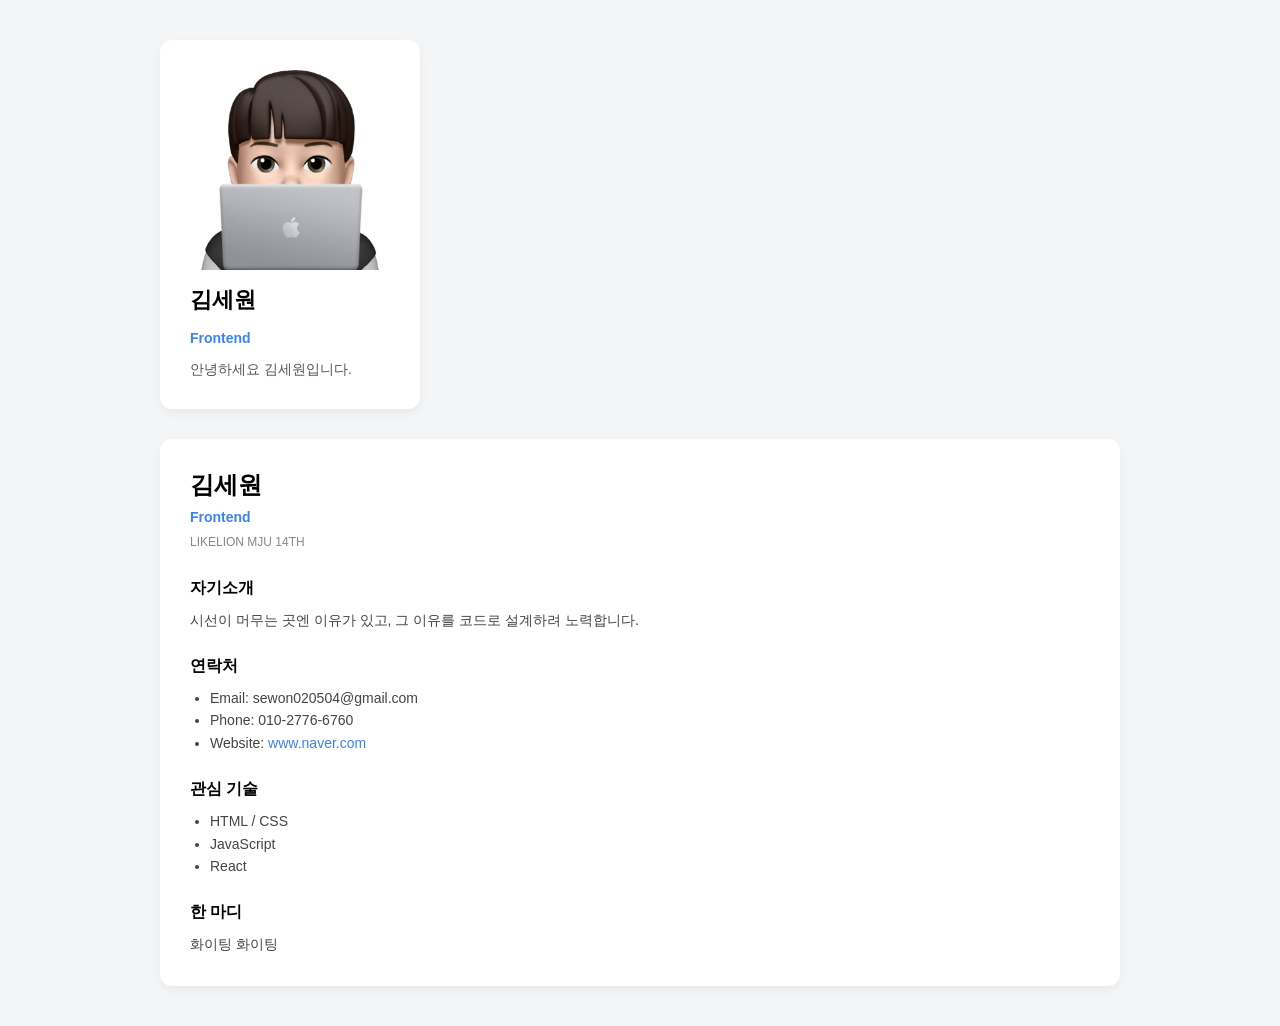
==== week1/homework_01.html @ d7c10cda "2주차 과제: 아기사자 포트폴리오 페이지" ====
<!DOCTYPE html>
<html lang="ko">

<head>
    <meta charset="UTF-8">
    <meta name="viewport" content="width=device-width, initial-scale=1.0">
    <title>자기소개</title>
    <link rel="stylesheet" href="homework_01.css">
</head>

<body>
    <!-- 첫 번째 카드: 요약 정보 -->
    <div class="card1">
        <img src="../week1/profile.png" alt="프로필">
        <h1>김세원</h1>
        <p class="role">Frontend</p>
        <p>안녕하세요 김세원입니다.</p>
    </div>

    <!-- 두 번째 카드: 상세 정보 -->
    <div class="card2">
        <div class="head">
            <h1>김세원</h1>
            <p class="role">Frontend</p>
            <p class="track">LIKELION MJU 14TH</p>
        </div>

        <div class="sec">
            <h2>자기소개</h2>
            <p>시선이 머무는 곳엔 이유가 있고, 그 이유를 코드로 설계하려 노력합니다.</p>
        </div>

        <div class="sec">
            <h2>연락처</h2>
            <ul>
                <li>Email: sewon020504@gmail.com</li>
                <li>Phone: 010-2776-6760</li>
                <li>Website: <a href="http://www.naver.com">www.naver.com</a></li>
            </ul>
        </div>

        <div class="sec">
            <h2>관심 기술</h2>
            <ul>
                <li>HTML / CSS</li>
                <li>JavaScript</li>
                <li>React</li>
            </ul>
        </div>

        <div class="sec">
            <h2>한 마디</h2>
            <p>화이팅 화이팅</p>
        </div>
    </div>
</body>

</html>
---- week1/homework_01.css ----
/* Reset 및 기본 스타일 */
* {
    margin: 0;
    padding: 0;
    box-sizing: border-box;
}

body {
    background-color: #f4f5f7;
    font-family: sans-serif;
    display: flex;
    flex-direction: column;
    align-items: flex-start;
    margin: 0 auto;
    /* 위아래는 0 좌우는 오토 */
    max-width: 1000px;
    padding: 40px 20px;
    gap: 30px;
}

/* 두 카드 공통 스타일 */
.card1,
.card2 {
    background-color: #ffffff;
    border-radius: 12px;
    box-shadow: 0 4px 10px rgba(0, 0, 0, 0.05);
    padding: 30px;
    display: flex;
    flex-direction: column;
}

/* 첫 번째 요약 카드 */
.card1 {
    max-width: 320px;
    gap: 15px;
    align-items: flex-start;
}

.card1 img {
    width: 200px;
    height: 200px;
    object-fit: cover;
    border-radius: 8px;
    align-self: center;
    /* 사진만 특별히 중앙에 배치 */
}

.card1 h1 {
    font-size: 22px;
}

.card1 p {
    font-size: 14px;
    color: #555555;
}

/* 두 번째 상세 카드 */
.card2 {
    width: 100%;
    gap: 25px;
}

.card2 .head {
    display: flex;
    flex-direction: column;
    gap: 5px;
}

.card2 h1 {
    font-size: 24px;
}

.card2 .sec {
    display: flex;
    flex-direction: column;
    gap: 10px;
}

.card2 h2 {
    font-size: 16px;
}

.card2 p,
.card2 li {
    font-size: 14px;
    line-height: 1.6;
    color: #444444;
}

.card2 ul {
    margin-left: 20px;
}

/* 포인트 스타일 (부모 클래스를 함께 적어 우선순위를 높임) */
.card1 .role,
.card2 .role {
    color: #3b82f6;
    font-weight: bold;
}

.card2 .track {
    color: #888888;
    font-size: 12px;
}

a {
    color: #3b82f6;
    text-decoration: none;
}
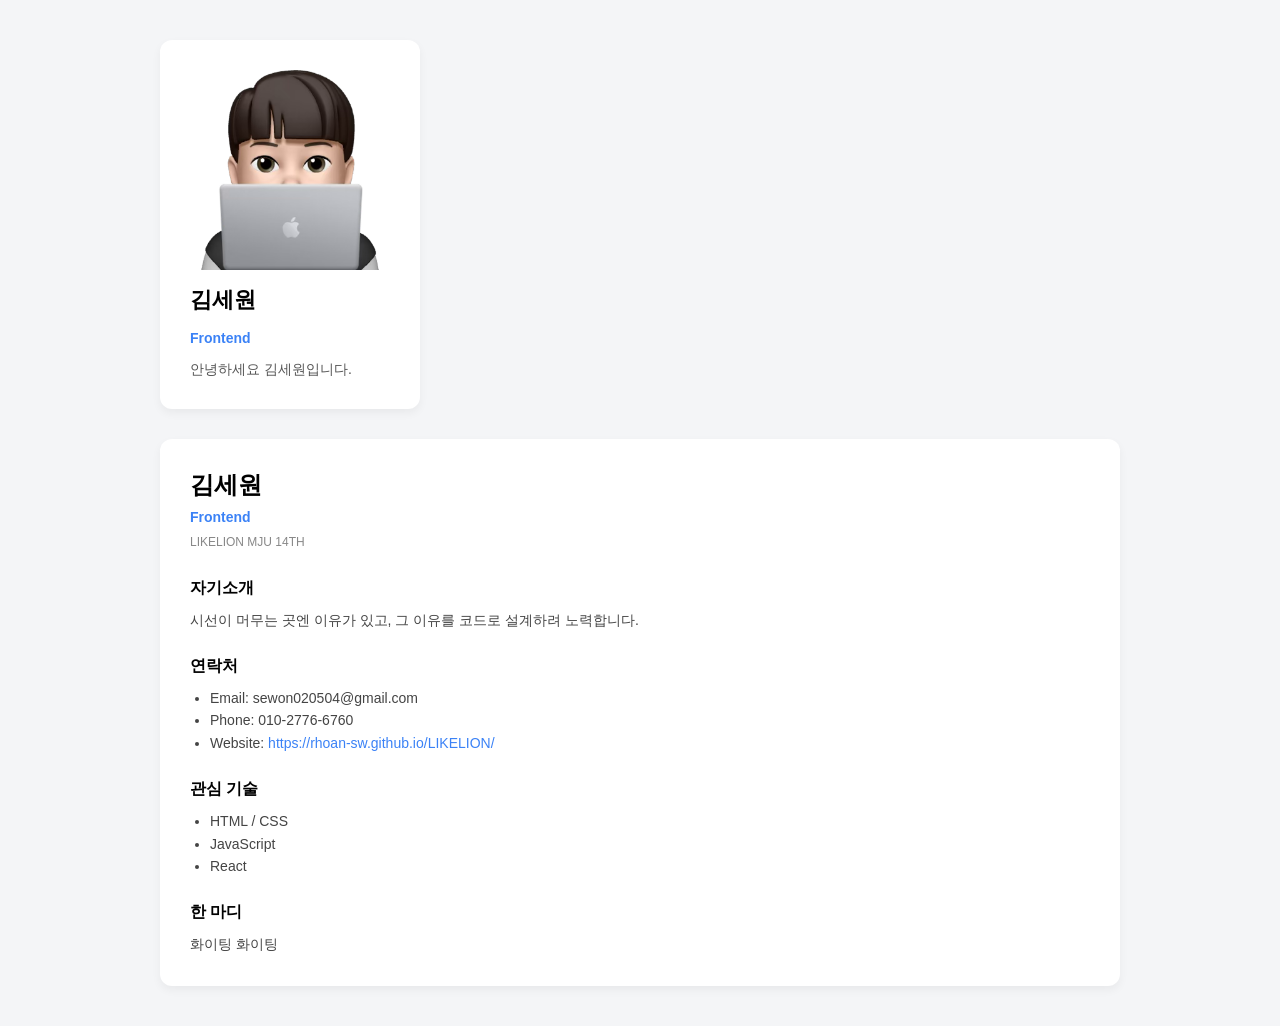
==== commit 33862f77: "homework_01: 웹사이트 링크 업데이트" ====
--- a/week1/homework_01.html
+++ b/week1/homework_01.html
@@ -35,7 +35,8 @@
             <ul>
                 <li>Email: sewon020504@gmail.com</li>
                 <li>Phone: 010-2776-6760</li>
-                <li>Website: <a href="http://www.naver.com">www.naver.com</a></li>
+                <li>Website: <a href="https://rhoan-sw.github.io/LIKELION/">https://rhoan-sw.github.io/LIKELION/</a>
+                </li>
             </ul>
         </div>
 
